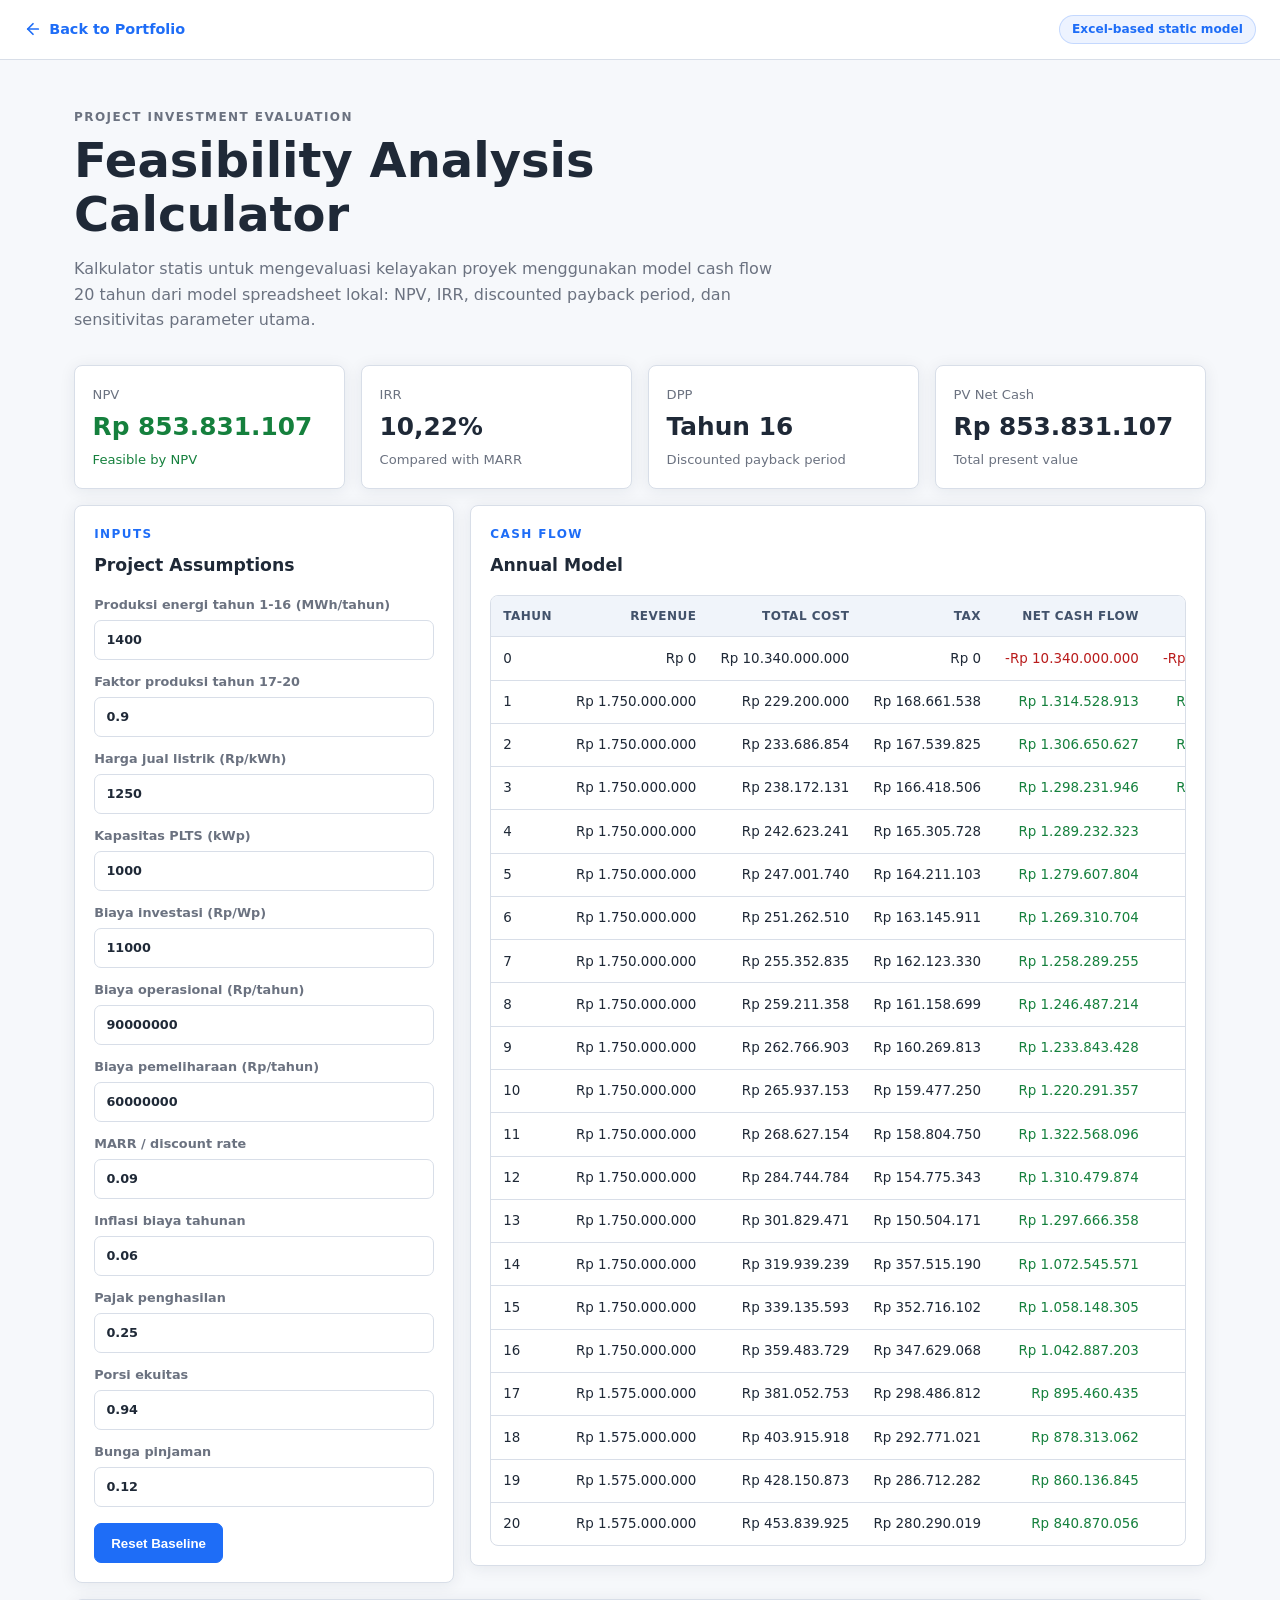
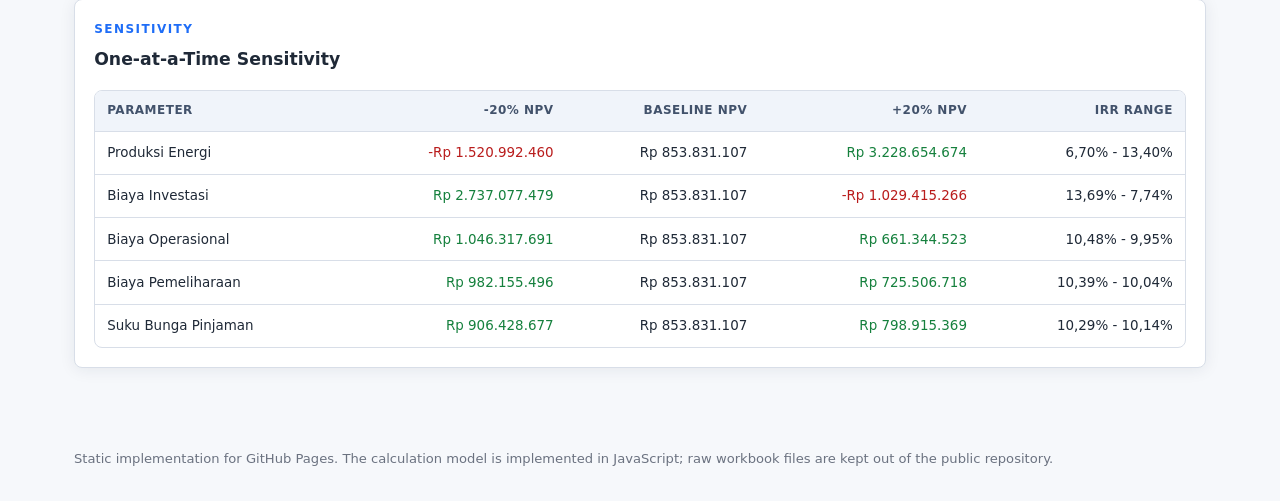
==== projects/feasibility-analysis/index.html @ e7760ceb "git add index.html .gitignore README.md assets projects style.css script.js git commit -m "Fix portf" ====
<!DOCTYPE html>
<html lang="id">
<head>
  <meta charset="UTF-8" />
  <meta name="viewport" content="width=device-width, initial-scale=1.0" />
  <title>Feasibility Analysis | Rafi Kamil Arief</title>
  <link rel="stylesheet" href="style.css" />
  <script src="script.js" defer></script>
</head>
<body>
  <header class="topbar">
    <a class="back-link" href="../../index.html">
      <svg viewBox="0 0 24 24" aria-hidden="true"><path d="M19 12H5"/><path d="m12 19-7-7 7-7"/></svg>
      Back to Portfolio
    </a>
    <span class="source-pill">Excel-based static model</span>
  </header>

  <main class="wrap">
    <section class="hero">
      <p class="eyebrow">Project Investment Evaluation</p>
      <h1>Feasibility Analysis Calculator</h1>
      <p>
        Kalkulator statis untuk mengevaluasi kelayakan proyek menggunakan model
        cash flow 20 tahun dari model spreadsheet lokal: NPV, IRR, discounted payback
        period, dan sensitivitas parameter utama.
      </p>
    </section>

    <section class="summary-grid" aria-label="Hasil utama">
      <article class="metric-card">
        <span>NPV</span>
        <strong id="npvValue">-</strong>
        <small id="npvStatus">-</small>
      </article>
      <article class="metric-card">
        <span>IRR</span>
        <strong id="irrValue">-</strong>
        <small>Compared with MARR</small>
      </article>
      <article class="metric-card">
        <span>DPP</span>
        <strong id="dppValue">-</strong>
        <small>Discounted payback period</small>
      </article>
      <article class="metric-card">
        <span>PV Net Cash</span>
        <strong id="pvNetValue">-</strong>
        <small>Total present value</small>
      </article>
    </section>

    <section class="workspace">
      <form class="panel inputs-panel" id="modelForm">
        <div class="panel-head">
          <p class="eyebrow">Inputs</p>
          <h2>Project Assumptions</h2>
        </div>

        <div class="input-grid">
          <label>
            Produksi energi tahun 1-16 (MWh/tahun)
            <input type="number" id="energyEarly" value="1400" min="0" step="10" />
          </label>
          <label>
            Faktor produksi tahun 17-20
            <input type="number" id="lateEnergyFactor" value="0.9" min="0" step="0.01" />
          </label>
          <label>
            Harga jual listrik (Rp/kWh)
            <input type="number" id="electricityPrice" value="1250" min="0" step="10" />
          </label>
          <label>
            Kapasitas PLTS (kWp)
            <input type="number" id="capacity" value="1000" min="0" step="10" />
          </label>
          <label>
            Biaya investasi (Rp/Wp)
            <input type="number" id="investmentUnit" value="11000" min="0" step="100" />
          </label>
          <label>
            Biaya operasional (Rp/tahun)
            <input type="number" id="operatingCost" value="90000000" min="0" step="1000000" />
          </label>
          <label>
            Biaya pemeliharaan (Rp/tahun)
            <input type="number" id="maintenanceCost" value="60000000" min="0" step="1000000" />
          </label>
          <label>
            MARR / discount rate
            <input type="number" id="marr" value="0.09" min="0" step="0.005" />
          </label>
          <label>
            Inflasi biaya tahunan
            <input type="number" id="inflation" value="0.06" min="0" step="0.005" />
          </label>
          <label>
            Pajak penghasilan
            <input type="number" id="taxRate" value="0.25" min="0" step="0.01" />
          </label>
          <label>
            Porsi ekuitas
            <input type="number" id="equityShare" value="0.94" min="0" max="1" step="0.01" />
          </label>
          <label>
            Bunga pinjaman
            <input type="number" id="loanRate" value="0.12" min="0" step="0.005" />
          </label>
        </div>

        <div class="button-row">
          <button type="button" id="resetBtn">Reset Baseline</button>
        </div>
      </form>

      <section class="panel">
        <div class="panel-head">
          <p class="eyebrow">Cash Flow</p>
          <h2>Annual Model</h2>
        </div>
        <div class="table-wrap">
          <table>
            <thead>
              <tr>
                <th>Tahun</th>
                <th>Revenue</th>
                <th>Total Cost</th>
                <th>Tax</th>
                <th>Net Cash Flow</th>
                <th>PV Net Cash</th>
              </tr>
            </thead>
            <tbody id="cashflowBody"></tbody>
          </table>
        </div>
      </section>
    </section>

    <section class="panel">
      <div class="panel-head">
        <p class="eyebrow">Sensitivity</p>
        <h2>One-at-a-Time Sensitivity</h2>
      </div>
      <div class="table-wrap">
        <table>
          <thead>
            <tr>
              <th>Parameter</th>
              <th>-20% NPV</th>
              <th>Baseline NPV</th>
              <th>+20% NPV</th>
              <th>IRR Range</th>
            </tr>
          </thead>
          <tbody id="sensitivityBody"></tbody>
        </table>
      </div>
    </section>
  </main>

  <footer>
    <p>Static implementation for GitHub Pages. The calculation model is implemented in JavaScript; raw workbook files are kept out of the public repository.</p>
  </footer>
</body>
</html>
---- projects/feasibility-analysis/style.css ----
*, *::before, *::after { box-sizing: border-box; margin: 0; padding: 0; }

:root {
  --accent: #1e6df7;
  --accent-dark: #155dcc;
  --green: #15803d;
  --red: #b91c1c;
  --bg: #f6f8fb;
  --surface: #ffffff;
  --text: #1f2937;
  --muted: #6b7280;
  --border: #d8dee8;
  --shadow: 0 2px 16px rgba(20, 38, 66, 0.08);
  --radius: 8px;
  --max: 1180px;
}

html { font-size: 16px; }
body {
  font-family: -apple-system, "Segoe UI", system-ui, sans-serif;
  color: var(--text);
  background: var(--bg);
  line-height: 1.6;
}

a { color: inherit; text-decoration: none; }
svg { width: 18px; height: 18px; fill: none; stroke: currentColor; stroke-width: 2.3; stroke-linecap: round; stroke-linejoin: round; }

.topbar {
  position: sticky;
  top: 0;
  z-index: 10;
  height: 60px;
  display: flex;
  align-items: center;
  justify-content: space-between;
  gap: 1rem;
  padding: 0 1.5rem;
  background: rgba(255, 255, 255, 0.96);
  border-bottom: 1px solid var(--border);
}

.back-link {
  display: inline-flex;
  align-items: center;
  gap: 0.45rem;
  color: var(--accent);
  font-size: 0.9rem;
  font-weight: 700;
}

.source-pill {
  border: 1px solid rgba(30, 109, 247, 0.2);
  background: rgba(30, 109, 247, 0.08);
  color: var(--accent);
  border-radius: 999px;
  padding: 0.25rem 0.75rem;
  font-size: 0.76rem;
  font-weight: 700;
}

.wrap {
  width: 100%;
  max-width: var(--max);
  margin: 0 auto;
  padding: 3rem 1.5rem 4rem;
}

.hero {
  max-width: 760px;
  margin-bottom: 2rem;
}

.eyebrow {
  color: var(--accent);
  font-size: 0.75rem;
  font-weight: 800;
  letter-spacing: 0.12em;
  text-transform: uppercase;
  margin-bottom: 0.45rem;
}

h1 {
  font-size: clamp(1.9rem, 5vw, 3rem);
  line-height: 1.12;
  margin-bottom: 0.9rem;
}

.hero p {
  color: var(--muted);
  max-width: 720px;
}

.summary-grid {
  display: grid;
  grid-template-columns: repeat(4, minmax(0, 1fr));
  gap: 1rem;
  margin-bottom: 1rem;
}

.metric-card,
.panel {
  background: var(--surface);
  border: 1px solid var(--border);
  border-radius: var(--radius);
  box-shadow: var(--shadow);
}

.metric-card {
  padding: 1.1rem;
  min-height: 124px;
  display: flex;
  flex-direction: column;
  justify-content: space-between;
}

.metric-card span,
.metric-card small {
  color: var(--muted);
  font-size: 0.82rem;
}

.metric-card strong {
  font-size: clamp(1.1rem, 2vw, 1.55rem);
  line-height: 1.25;
}

.metric-card.positive strong,
.metric-card.positive small { color: var(--green); }
.metric-card.negative strong,
.metric-card.negative small { color: var(--red); }

.workspace {
  display: grid;
  grid-template-columns: minmax(280px, 380px) minmax(0, 1fr);
  gap: 1rem;
  align-items: start;
}

.panel { padding: 1.2rem; margin-bottom: 1rem; }
.panel-head { margin-bottom: 1rem; }
.panel h2 { font-size: 1.08rem; }

.input-grid {
  display: grid;
  grid-template-columns: 1fr;
  gap: 0.75rem;
}

label {
  display: grid;
  gap: 0.28rem;
  color: var(--muted);
  font-size: 0.8rem;
  font-weight: 650;
}

input {
  width: 100%;
  min-height: 40px;
  border: 1px solid var(--border);
  border-radius: 7px;
  padding: 0.55rem 0.7rem;
  color: var(--text);
  background: #fff;
  font: inherit;
}

input:focus {
  outline: 2px solid rgba(30, 109, 247, 0.2);
  border-color: var(--accent);
}

.button-row { margin-top: 1rem; }
button {
  min-height: 40px;
  border: 1px solid var(--accent);
  background: var(--accent);
  color: #fff;
  border-radius: 7px;
  padding: 0 1rem;
  font-weight: 750;
  cursor: pointer;
}

button:hover { background: var(--accent-dark); }

.table-wrap {
  width: 100%;
  overflow-x: auto;
  border: 1px solid var(--border);
  border-radius: var(--radius);
}

table {
  width: 100%;
  border-collapse: collapse;
  min-width: 720px;
  font-size: 0.84rem;
}

th, td {
  padding: 0.65rem 0.75rem;
  text-align: right;
  border-bottom: 1px solid var(--border);
  white-space: nowrap;
}

th:first-child,
td:first-child { text-align: left; }

th {
  background: #f0f4fa;
  color: #42526b;
  font-size: 0.75rem;
  text-transform: uppercase;
  letter-spacing: 0.04em;
}

tr:last-child td { border-bottom: 0; }
.is-negative { color: var(--red); }
.is-positive { color: var(--green); }

footer {
  max-width: var(--max);
  margin: 0 auto;
  padding: 0 1.5rem 2rem;
  color: var(--muted);
  font-size: 0.82rem;
}

@media (max-width: 900px) {
  .summary-grid { grid-template-columns: repeat(2, minmax(0, 1fr)); }
  .workspace { grid-template-columns: 1fr; }
}

@media (max-width: 560px) {
  .topbar {
    align-items: flex-start;
    flex-direction: column;
    height: auto;
    padding: 0.8rem 1rem;
  }
  .wrap { padding: 2rem 1rem 3rem; }
  .summary-grid { grid-template-columns: 1fr; }
  .panel { padding: 1rem; }
}
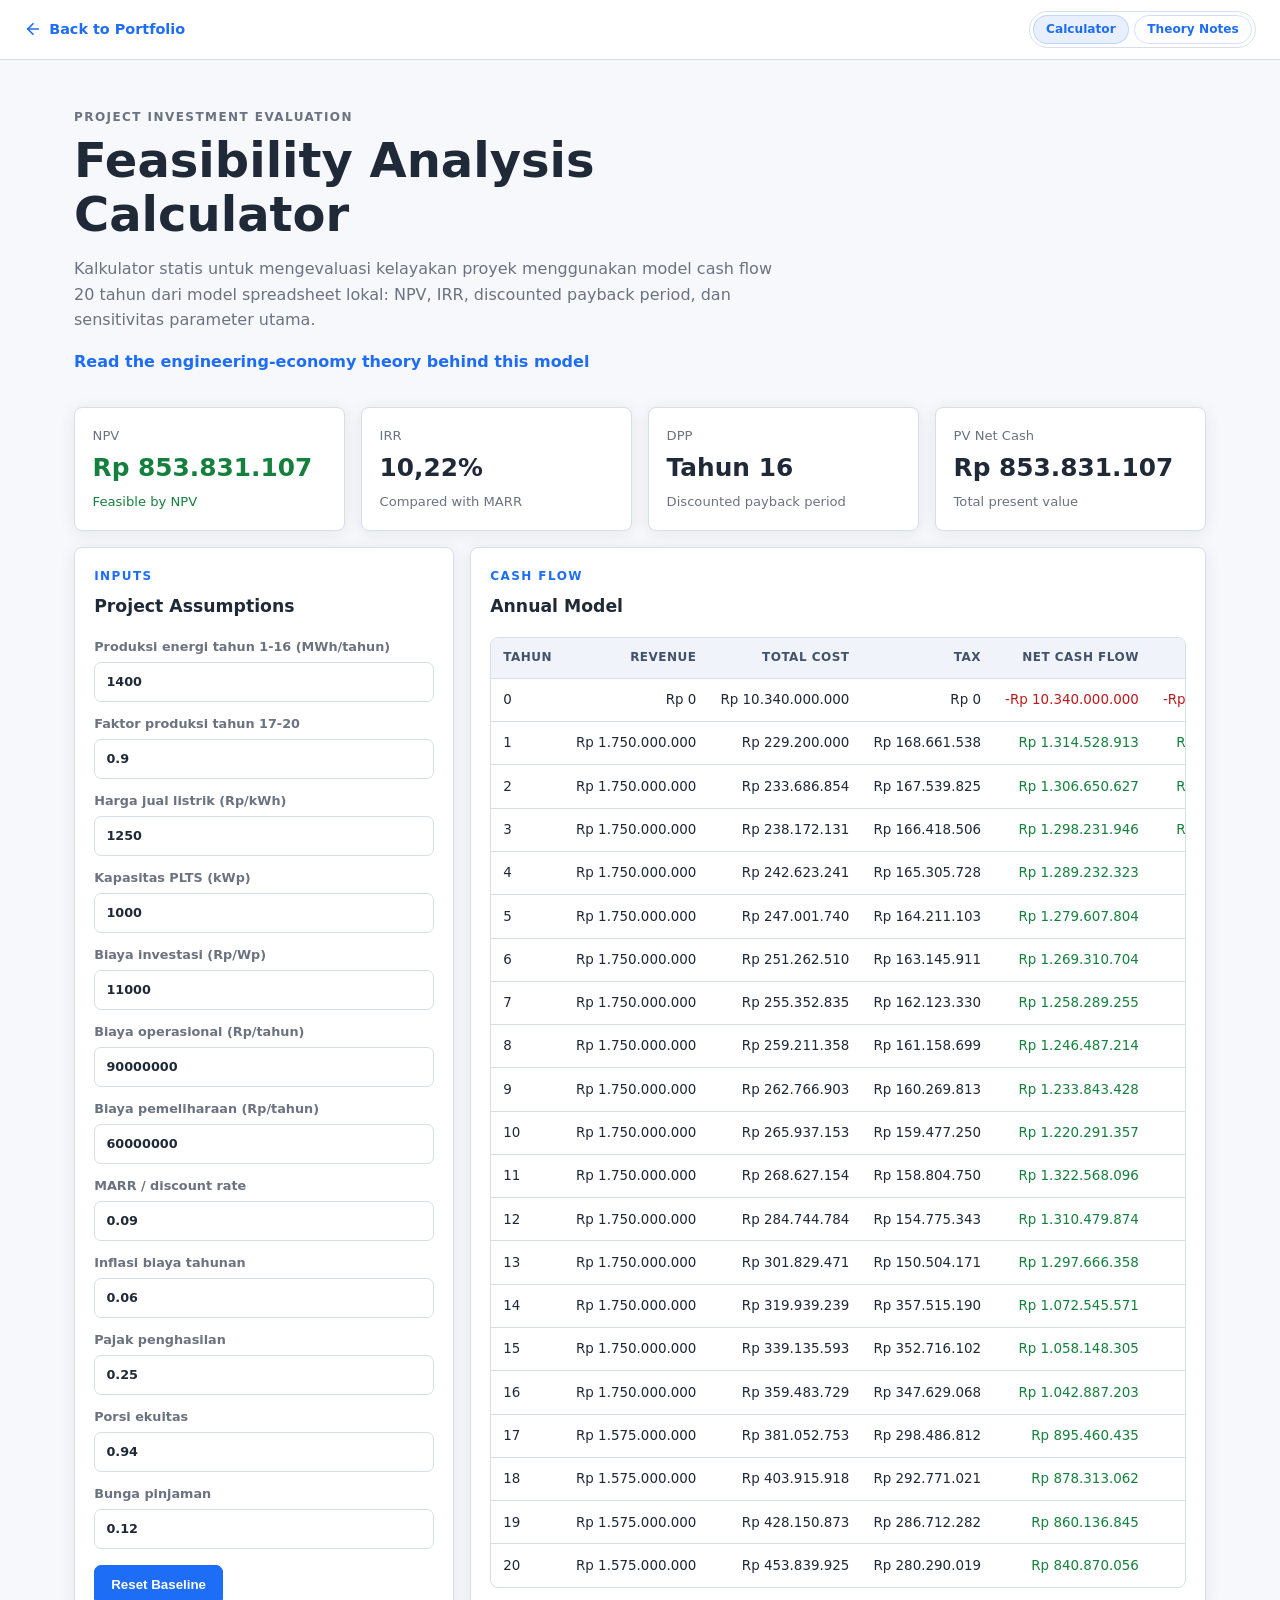
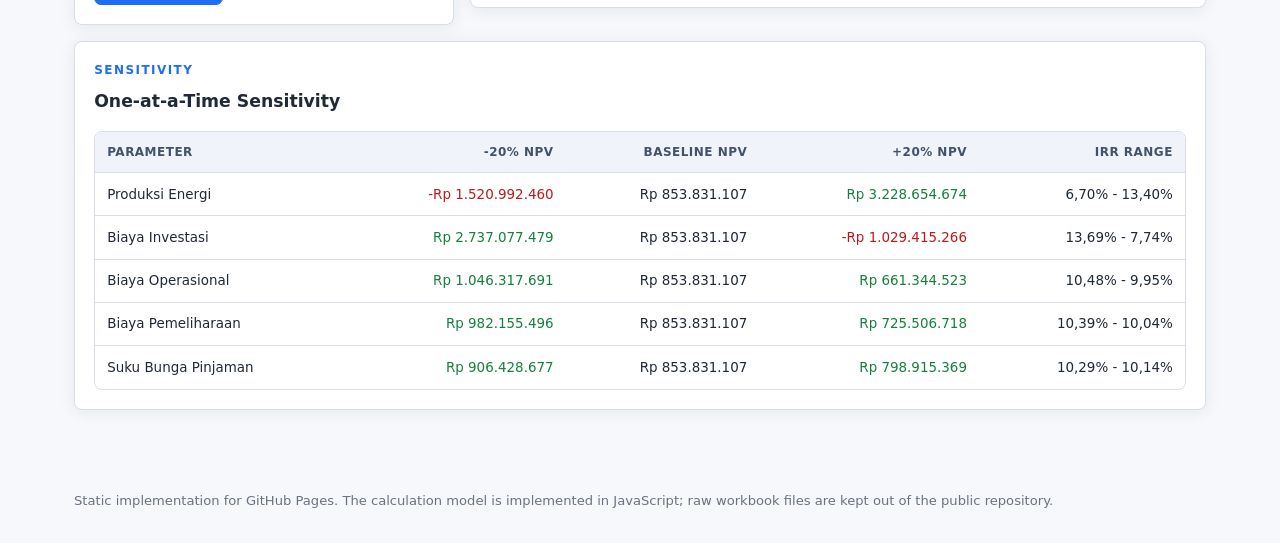
==== commit 158f0cd8: "Add feasibility theory notes" ====
--- a/projects/feasibility-analysis/index.html
+++ b/projects/feasibility-analysis/index.html
@@ -13,7 +13,10 @@
       <svg viewBox="0 0 24 24" aria-hidden="true"><path d="M19 12H5"/><path d="m12 19-7-7 7-7"/></svg>
       Back to Portfolio
     </a>
-    <span class="source-pill">Excel-based static model</span>
+    <nav class="page-tabs" aria-label="Feasibility analysis pages">
+      <a class="active" href="index.html">Calculator</a>
+      <a href="theory.html">Theory Notes</a>
+    </nav>
   </header>
 
   <main class="wrap">
@@ -24,6 +27,9 @@
         Kalkulator statis untuk mengevaluasi kelayakan proyek menggunakan model
         cash flow 20 tahun dari model spreadsheet lokal: NPV, IRR, discounted payback
         period, dan sensitivitas parameter utama.
+      </p>
+      <p class="hero-link">
+        <a href="theory.html">Read the engineering-economy theory behind this model</a>
       </p>
     </section>
 
--- a/projects/feasibility-analysis/style.css
+++ b/projects/feasibility-analysis/style.css
@@ -49,14 +49,38 @@
   font-weight: 700;
 }
 
+.page-tabs {
+  display: inline-flex;
+  align-items: center;
+  gap: 0.35rem;
+  padding: 0.2rem;
+  border: 1px solid var(--border);
+  border-radius: 999px;
+  background: #fff;
+}
+
+.page-tabs a,
 .source-pill {
   border: 1px solid rgba(30, 109, 247, 0.2);
-  background: rgba(30, 109, 247, 0.08);
+  background: transparent;
   color: var(--accent);
   border-radius: 999px;
   padding: 0.25rem 0.75rem;
   font-size: 0.76rem;
   font-weight: 700;
+}
+
+.page-tabs a.active {
+  background: rgba(30, 109, 247, 0.1);
+}
+
+.hero-link {
+  margin-top: 1rem;
+}
+
+.hero-link a {
+  color: var(--accent);
+  font-weight: 750;
 }
 
 .wrap {
@@ -140,6 +164,86 @@
 .panel { padding: 1.2rem; margin-bottom: 1rem; }
 .panel-head { margin-bottom: 1rem; }
 .panel h2 { font-size: 1.08rem; }
+
+.theory-layout {
+  display: grid;
+  grid-template-columns: minmax(190px, 260px) minmax(0, 1fr);
+  gap: 1rem;
+  align-items: start;
+}
+
+.theory-nav {
+  position: sticky;
+  top: 76px;
+}
+
+.theory-nav a {
+  display: block;
+  color: var(--muted);
+  font-size: 0.86rem;
+  font-weight: 700;
+  padding: 0.38rem 0;
+}
+
+.theory-nav a:hover {
+  color: var(--accent);
+}
+
+.theory-content {
+  min-width: 0;
+}
+
+.theory-card h2 {
+  font-size: 1.18rem;
+  margin-bottom: 0.7rem;
+}
+
+.theory-card h3 {
+  font-size: 0.95rem;
+  margin: 1rem 0 0.35rem;
+}
+
+.theory-card p,
+.theory-card li {
+  color: var(--muted);
+  font-size: 0.92rem;
+}
+
+.theory-card ul {
+  padding-left: 1.2rem;
+  margin: 0.65rem 0;
+}
+
+.formula-list {
+  display: grid;
+  gap: 0.55rem;
+  margin-top: 0.8rem;
+}
+
+.formula {
+  border: 1px solid var(--border);
+  border-radius: var(--radius);
+  background: #f8fafc;
+  padding: 0.75rem;
+}
+
+.formula strong {
+  display: block;
+  font-size: 0.8rem;
+  color: var(--text);
+  margin-bottom: 0.2rem;
+}
+
+.formula code {
+  color: #334155;
+  font-family: "SFMono-Regular", Consolas, "Liberation Mono", monospace;
+  font-size: 0.86rem;
+  white-space: normal;
+}
+
+.source-list {
+  columns: 2;
+}
 
 .input-grid {
   display: grid;
@@ -232,6 +336,9 @@
 @media (max-width: 900px) {
   .summary-grid { grid-template-columns: repeat(2, minmax(0, 1fr)); }
   .workspace { grid-template-columns: 1fr; }
+  .theory-layout { grid-template-columns: 1fr; }
+  .theory-nav { position: static; }
+  .source-list { columns: 1; }
 }
 
 @media (max-width: 560px) {
@@ -241,6 +348,14 @@
     height: auto;
     padding: 0.8rem 1rem;
   }
+  .page-tabs {
+    width: 100%;
+    justify-content: space-between;
+  }
+  .page-tabs a {
+    flex: 1;
+    text-align: center;
+  }
   .wrap { padding: 2rem 1rem 3rem; }
   .summary-grid { grid-template-columns: 1fr; }
   .panel { padding: 1rem; }
